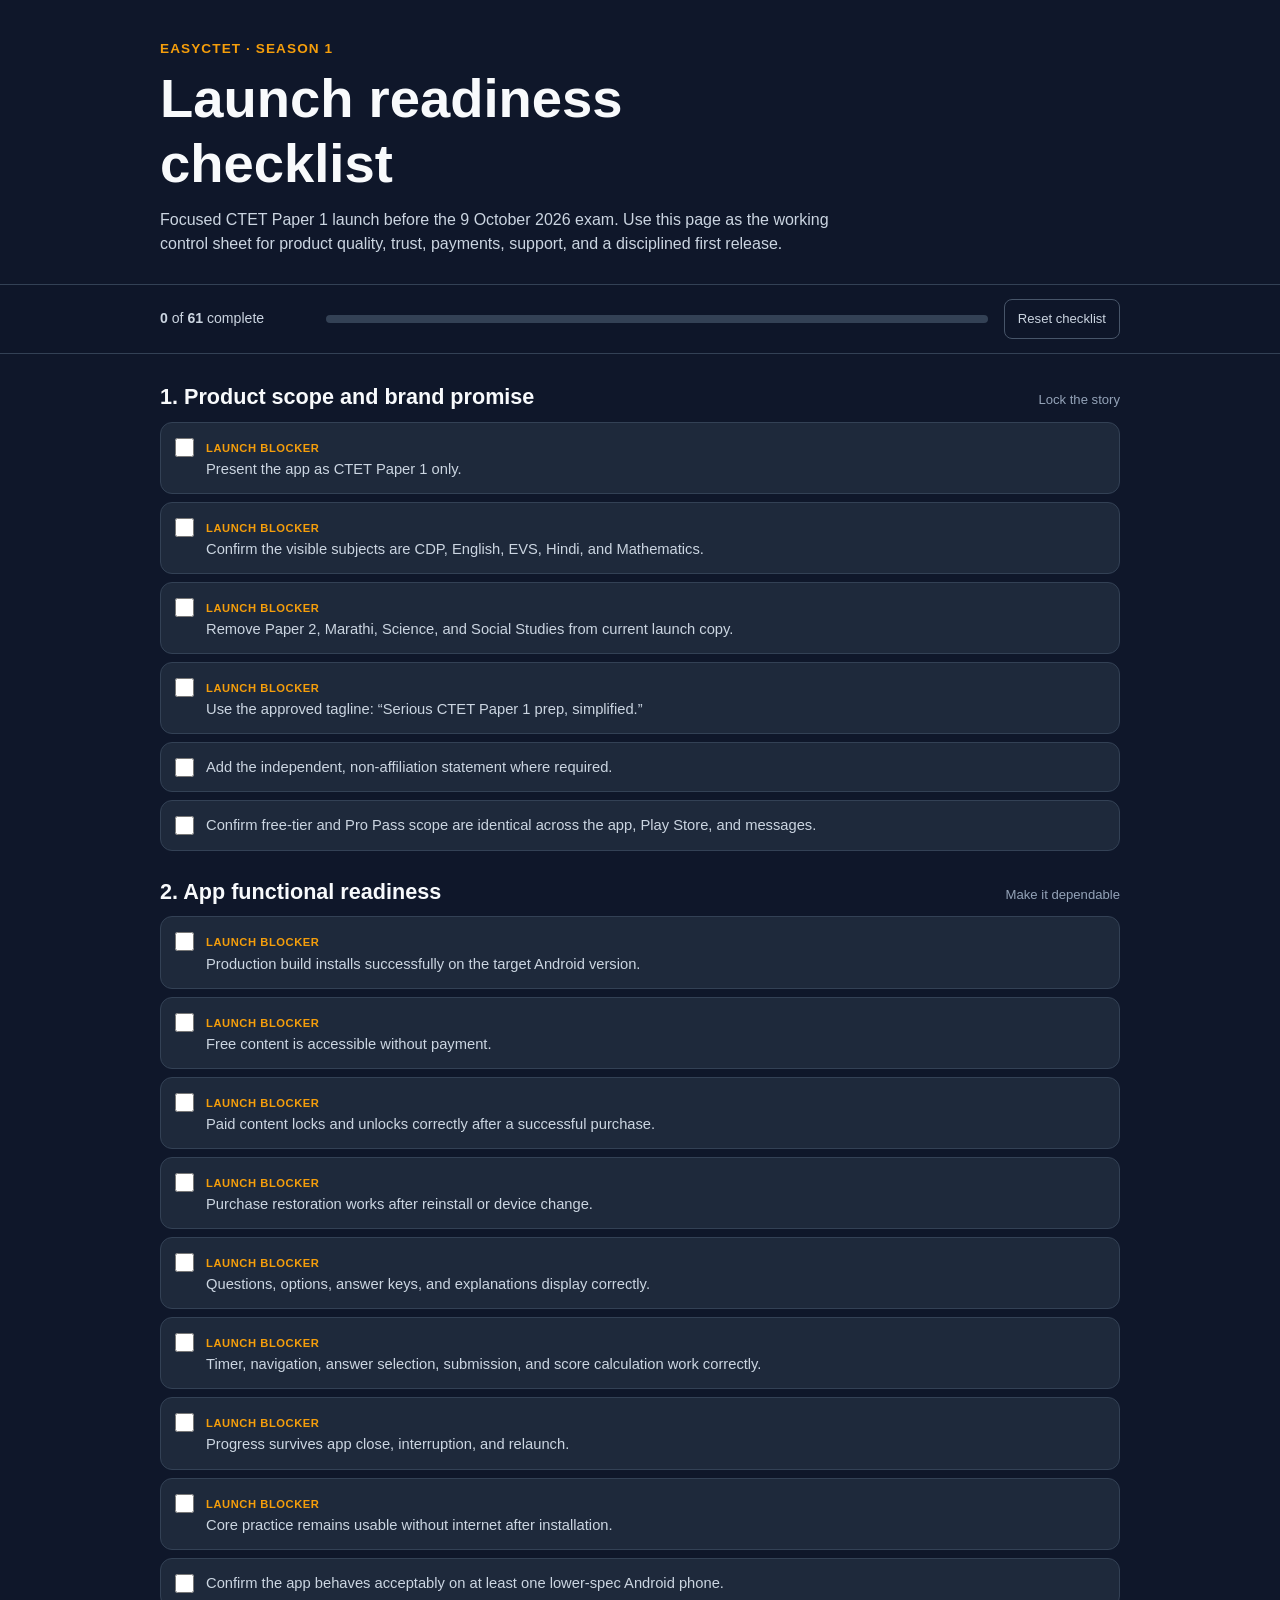
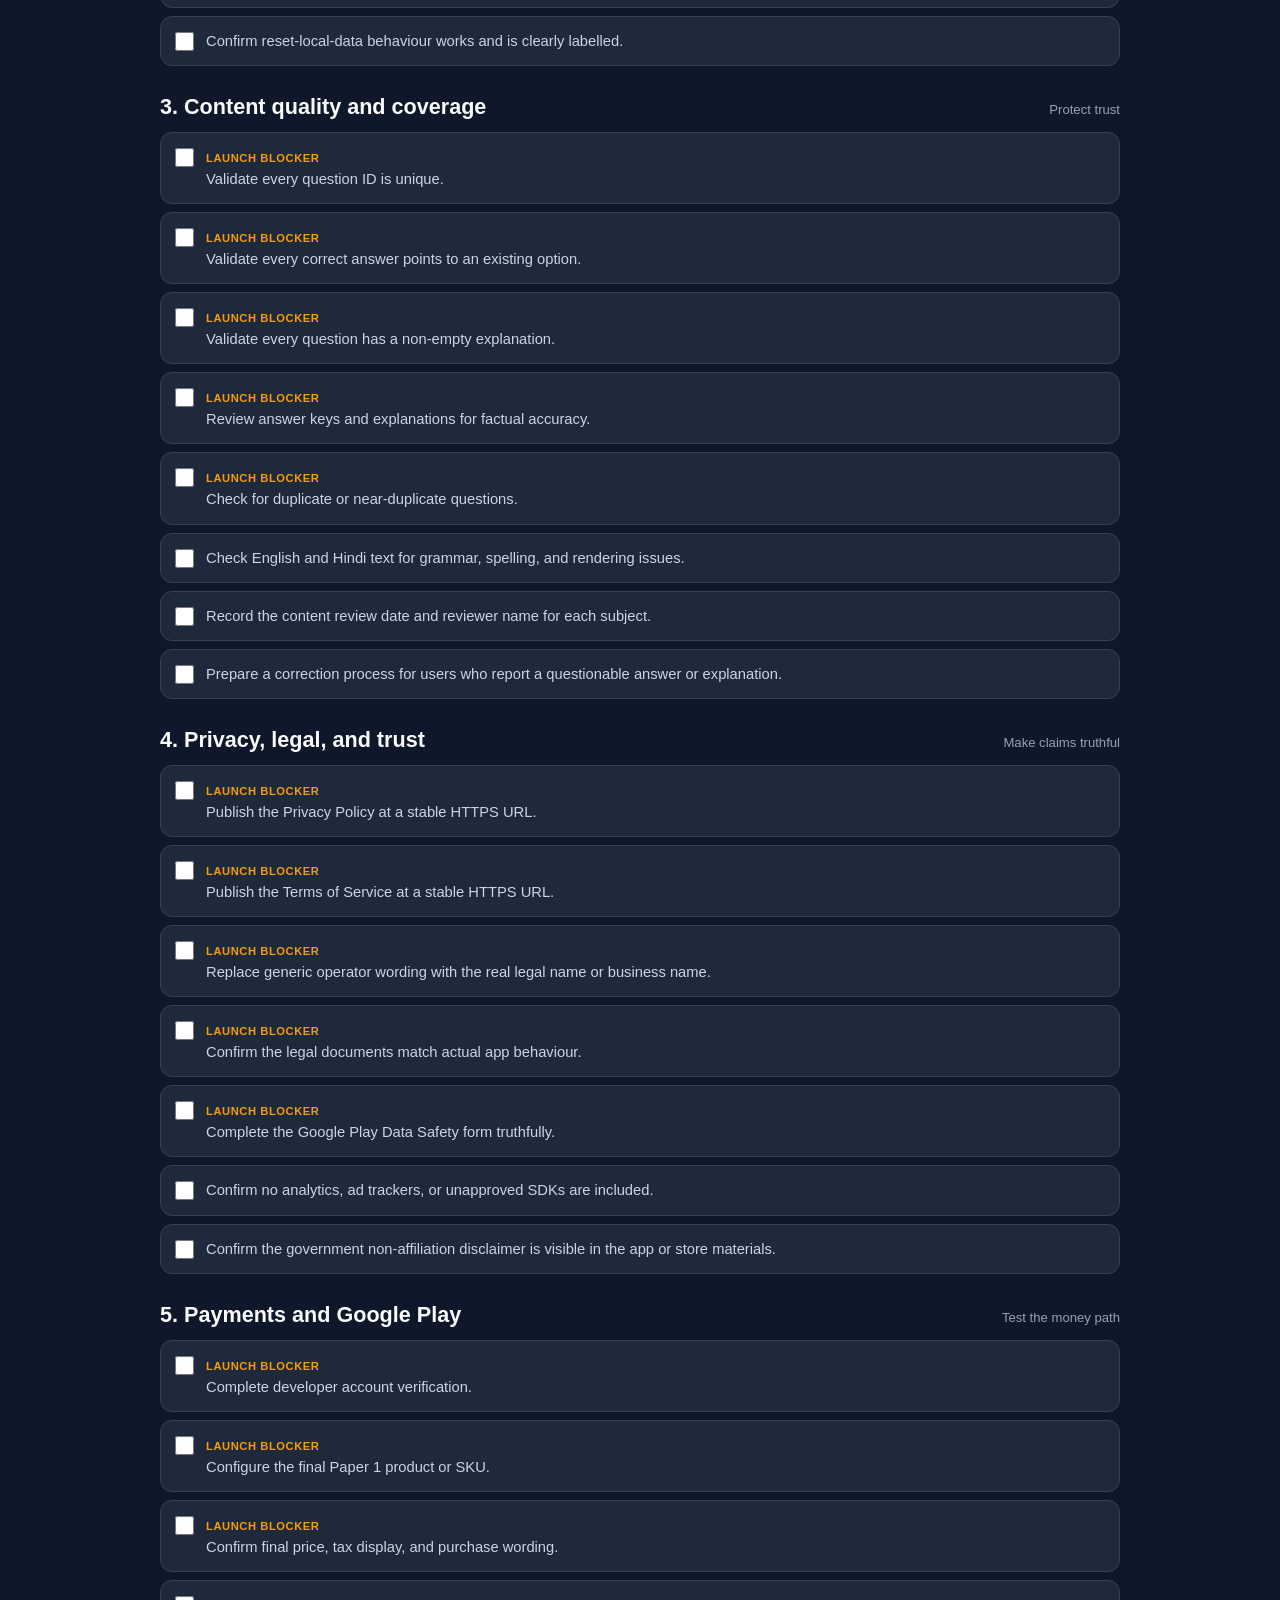
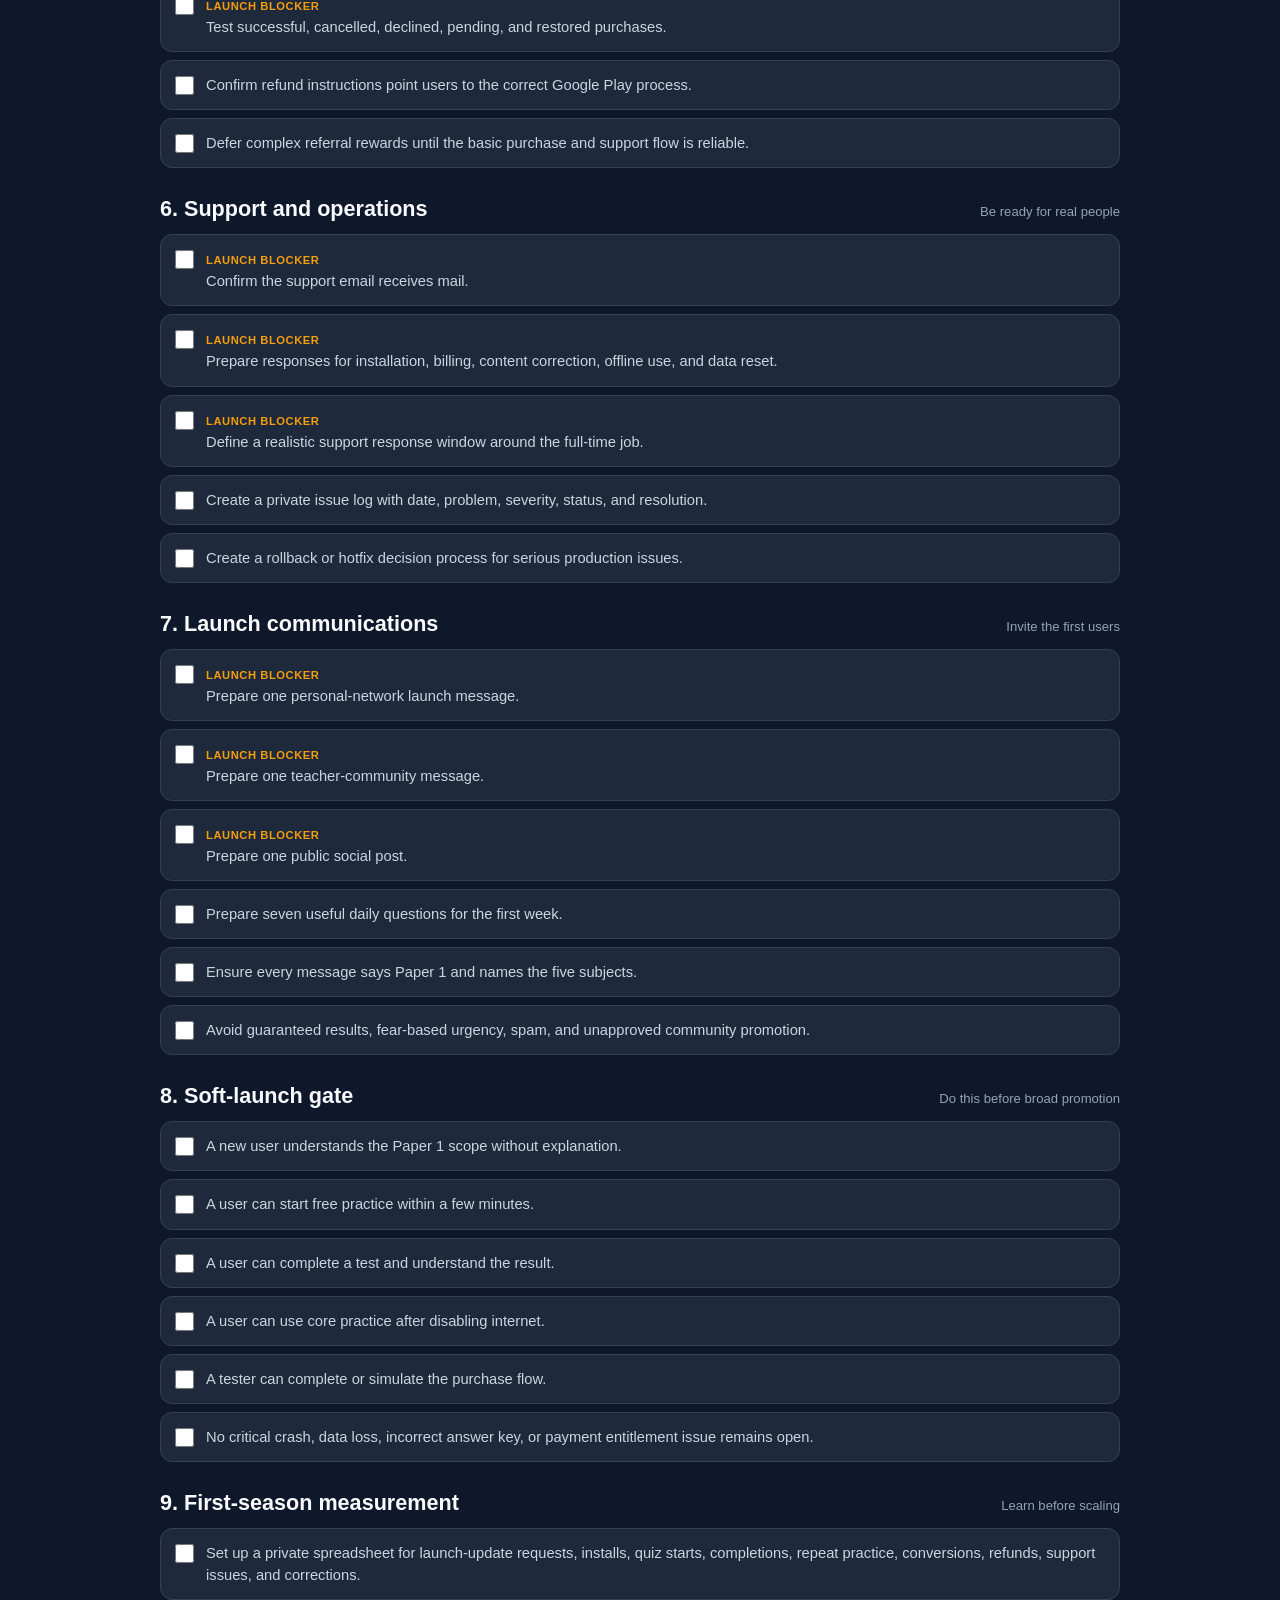
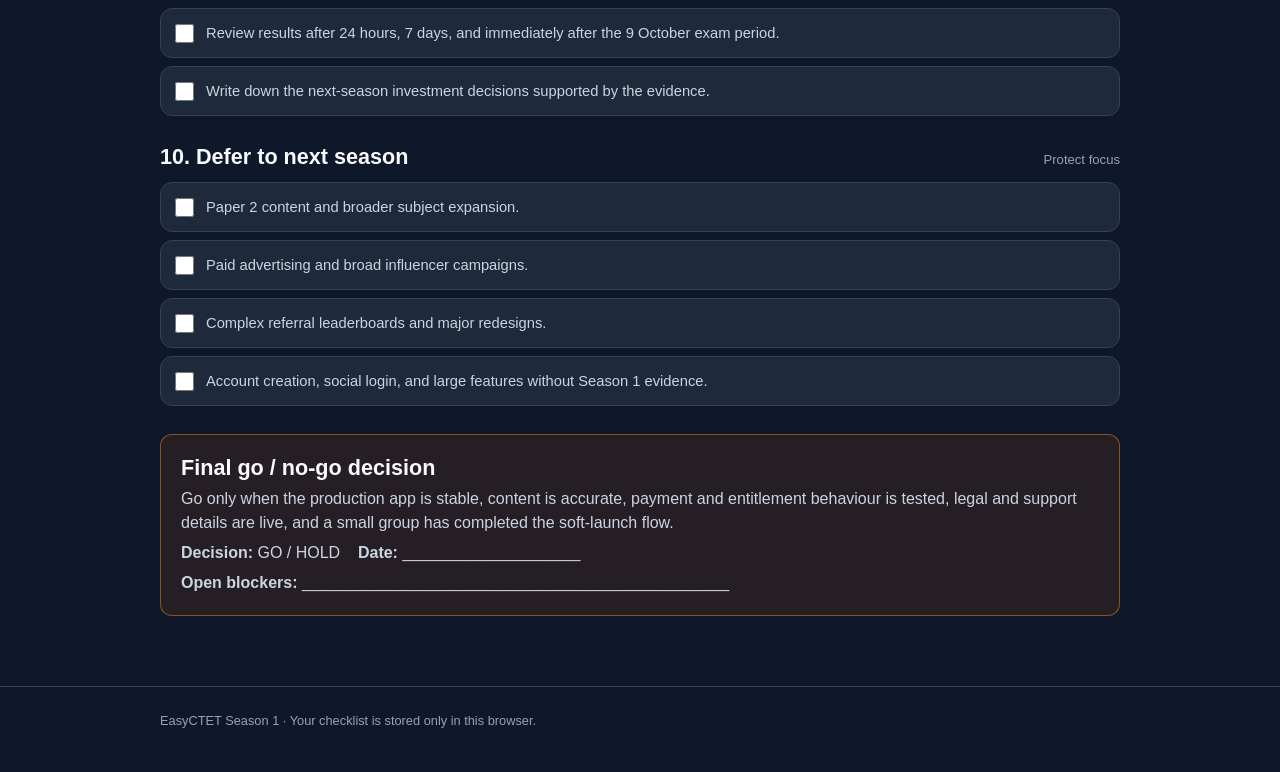
==== website/launch-readiness-checklist.html @ 2b099605 "Add EasyCTET launch docs and companion website" ====
<!DOCTYPE html>
<html lang="en">
<head>
<meta charset="UTF-8">
<meta name="viewport" content="width=device-width, initial-scale=1">
<title>EasyCTET Season 1 Launch Readiness</title>
<meta name="description" content="Interactive EasyCTET Season 1 launch readiness checklist.">
<style>
  :root {
    --navy: #0f172a;
    --surface: #1e293b;
    --surface-2: #334155;
    --line: #475569;
    --ivory: #f8fafc;
    --muted: #cbd5e1;
    --quiet: #94a3b8;
    --gold: #f59e0b;
    --gold-deep: #b45309;
    --green: #34d399;
    --red: #f87171;
    --radius: 12px;
  }

  * { box-sizing: border-box; }
  html { scroll-behavior: smooth; }
  body {
    margin: 0;
    background: var(--navy);
    color: var(--ivory);
    font-family: Inter, -apple-system, BlinkMacSystemFont, "Segoe UI", sans-serif;
    line-height: 1.5;
  }

  .wrap { width: min(100% - 32px, 960px); margin: 0 auto; }
  header { padding: 42px 0 28px; border-bottom: 1px solid var(--surface-2); }
  .brand { color: var(--gold); font: 700 0.85rem/1 Outfit, Inter, sans-serif; letter-spacing: .08em; text-transform: uppercase; }
  h1, h2, h3 { font-family: Outfit, Inter, sans-serif; line-height: 1.2; }
  h1 { max-width: 680px; margin: 10px 0 12px; font-size: clamp(2rem, 5vw, 3.4rem); }
  h2 { margin: 0; font-size: 1.35rem; }
  h3 { margin: 0 0 7px; font-size: 1rem; }
  p { color: var(--muted); }
  .intro { max-width: 720px; margin: 0; }

  .toolbar {
    position: sticky;
    top: 0;
    z-index: 5;
    padding: 14px 0;
    background: rgba(15, 23, 42, .95);
    border-bottom: 1px solid var(--surface-2);
    -webkit-backdrop-filter: blur(8px);
    backdrop-filter: blur(8px);
  }
  .toolbar-row { display: flex; align-items: center; gap: 16px; flex-wrap: wrap; }
  .progress-copy { min-width: 150px; color: var(--muted); font-size: .88rem; }
  .progress-bar { flex: 1; min-width: 180px; height: 8px; overflow: hidden; background: var(--surface-2); border-radius: 99px; }
  .progress-fill { width: 0; height: 100%; background: var(--green); border-radius: inherit; transition: width .2s ease; }
  button {
    border: 1px solid var(--line);
    border-radius: 8px;
    padding: 9px 13px;
    background: transparent;
    color: var(--ivory);
    font: inherit;
    cursor: pointer;
  }
  button:hover { border-color: var(--gold); }
  .reset { color: var(--muted); font-size: .82rem; }

  main { padding: 30px 0 70px; }
  .section { margin: 0 0 28px; }
  .section-head { display: flex; align-items: baseline; justify-content: space-between; gap: 12px; margin-bottom: 12px; }
  .section-note { margin: 0; color: var(--quiet); font-size: .82rem; }
  .items { display: grid; gap: 8px; }
  .item {
    display: flex;
    align-items: flex-start;
    gap: 12px;
    padding: 13px 14px;
    background: var(--surface);
    border: 1px solid var(--surface-2);
    border-radius: var(--radius);
  }
  .item:has(input:checked) { border-color: rgba(52, 211, 153, .5); }
  input[type="checkbox"] { width: 19px; height: 19px; flex: 0 0 auto; margin: 2px 0 0; accent-color: var(--green); }
  label { flex: 1; cursor: pointer; color: var(--muted); font-size: .92rem; }
  label strong { color: var(--gold); font-size: .7rem; letter-spacing: .05em; text-transform: uppercase; }
  .decision {
    padding: 20px;
    background: rgba(180, 83, 9, .14);
    border: 1px solid rgba(245, 158, 11, .45);
    border-radius: var(--radius);
  }
  .decision p { overflow-wrap: anywhere; }
  .decision p { margin: 6px 0 0; }
  footer { padding: 24px 0 42px; border-top: 1px solid var(--surface-2); color: var(--quiet); font-size: .8rem; }

  @media (max-width: 640px) {
    .wrap { width: min(100% - 24px, 960px); }
    header { padding-top: 28px; }
    .toolbar-row { gap: 10px; }
    .progress-bar { order: 3; flex-basis: 100%; }
  }

  @media print {
    body { background: white; color: black; }
    .toolbar { position: static; background: white; }
    .toolbar button { display: none; }
    .item, .decision { background: white; border-color: #bbb; }
    label, p, .progress-copy, .section-note { color: #222; }
    .brand { color: #222; }
  }
</style>
</head>
<body>
<header>
  <div class="wrap">
    <div class="brand">EasyCTET · Season 1</div>
    <h1>Launch readiness checklist</h1>
    <p class="intro">Focused CTET Paper 1 launch before the 9 October 2026 exam. Use this page as the working control sheet for product quality, trust, payments, support, and a disciplined first release.</p>
  </div>
</header>

<div class="toolbar">
  <div class="wrap toolbar-row">
    <div class="progress-copy"><strong id="completed">0</strong> of <strong id="total">0</strong> complete</div>
    <div class="progress-bar" aria-label="Checklist progress"><div class="progress-fill" id="progressFill"></div></div>
    <button class="reset" id="resetButton" type="button">Reset checklist</button>
  </div>
</div>

<main class="wrap">
  <section class="section">
    <div class="section-head"><h2>1. Product scope and brand promise</h2><p class="section-note">Lock the story</p></div>
    <div class="items">
      <div class="item"><input id="scope-1" type="checkbox"><label for="scope-1"><strong>Launch blocker</strong><br>Present the app as CTET Paper 1 only.</label></div>
      <div class="item"><input id="scope-2" type="checkbox"><label for="scope-2"><strong>Launch blocker</strong><br>Confirm the visible subjects are CDP, English, EVS, Hindi, and Mathematics.</label></div>
      <div class="item"><input id="scope-3" type="checkbox"><label for="scope-3"><strong>Launch blocker</strong><br>Remove Paper 2, Marathi, Science, and Social Studies from current launch copy.</label></div>
      <div class="item"><input id="scope-4" type="checkbox"><label for="scope-4"><strong>Launch blocker</strong><br>Use the approved tagline: “Serious CTET Paper 1 prep, simplified.”</label></div>
      <div class="item"><input id="scope-5" type="checkbox"><label for="scope-5">Add the independent, non-affiliation statement where required.</label></div>
      <div class="item"><input id="scope-6" type="checkbox"><label for="scope-6">Confirm free-tier and Pro Pass scope are identical across the app, Play Store, and messages.</label></div>
    </div>
  </section>

  <section class="section">
    <div class="section-head"><h2>2. App functional readiness</h2><p class="section-note">Make it dependable</p></div>
    <div class="items">
      <div class="item"><input id="app-1" type="checkbox"><label for="app-1"><strong>Launch blocker</strong><br>Production build installs successfully on the target Android version.</label></div>
      <div class="item"><input id="app-2" type="checkbox"><label for="app-2"><strong>Launch blocker</strong><br>Free content is accessible without payment.</label></div>
      <div class="item"><input id="app-3" type="checkbox"><label for="app-3"><strong>Launch blocker</strong><br>Paid content locks and unlocks correctly after a successful purchase.</label></div>
      <div class="item"><input id="app-4" type="checkbox"><label for="app-4"><strong>Launch blocker</strong><br>Purchase restoration works after reinstall or device change.</label></div>
      <div class="item"><input id="app-5" type="checkbox"><label for="app-5"><strong>Launch blocker</strong><br>Questions, options, answer keys, and explanations display correctly.</label></div>
      <div class="item"><input id="app-6" type="checkbox"><label for="app-6"><strong>Launch blocker</strong><br>Timer, navigation, answer selection, submission, and score calculation work correctly.</label></div>
      <div class="item"><input id="app-7" type="checkbox"><label for="app-7"><strong>Launch blocker</strong><br>Progress survives app close, interruption, and relaunch.</label></div>
      <div class="item"><input id="app-8" type="checkbox"><label for="app-8"><strong>Launch blocker</strong><br>Core practice remains usable without internet after installation.</label></div>
      <div class="item"><input id="app-9" type="checkbox"><label for="app-9">Confirm the app behaves acceptably on at least one lower-spec Android phone.</label></div>
      <div class="item"><input id="app-10" type="checkbox"><label for="app-10">Confirm reset-local-data behaviour works and is clearly labelled.</label></div>
    </div>
  </section>

  <section class="section">
    <div class="section-head"><h2>3. Content quality and coverage</h2><p class="section-note">Protect trust</p></div>
    <div class="items">
      <div class="item"><input id="content-1" type="checkbox"><label for="content-1"><strong>Launch blocker</strong><br>Validate every question ID is unique.</label></div>
      <div class="item"><input id="content-2" type="checkbox"><label for="content-2"><strong>Launch blocker</strong><br>Validate every correct answer points to an existing option.</label></div>
      <div class="item"><input id="content-3" type="checkbox"><label for="content-3"><strong>Launch blocker</strong><br>Validate every question has a non-empty explanation.</label></div>
      <div class="item"><input id="content-4" type="checkbox"><label for="content-4"><strong>Launch blocker</strong><br>Review answer keys and explanations for factual accuracy.</label></div>
      <div class="item"><input id="content-5" type="checkbox"><label for="content-5"><strong>Launch blocker</strong><br>Check for duplicate or near-duplicate questions.</label></div>
      <div class="item"><input id="content-6" type="checkbox"><label for="content-6">Check English and Hindi text for grammar, spelling, and rendering issues.</label></div>
      <div class="item"><input id="content-7" type="checkbox"><label for="content-7">Record the content review date and reviewer name for each subject.</label></div>
      <div class="item"><input id="content-8" type="checkbox"><label for="content-8">Prepare a correction process for users who report a questionable answer or explanation.</label></div>
    </div>
  </section>

  <section class="section">
    <div class="section-head"><h2>4. Privacy, legal, and trust</h2><p class="section-note">Make claims truthful</p></div>
    <div class="items">
      <div class="item"><input id="legal-1" type="checkbox"><label for="legal-1"><strong>Launch blocker</strong><br>Publish the Privacy Policy at a stable HTTPS URL.</label></div>
      <div class="item"><input id="legal-2" type="checkbox"><label for="legal-2"><strong>Launch blocker</strong><br>Publish the Terms of Service at a stable HTTPS URL.</label></div>
      <div class="item"><input id="legal-3" type="checkbox"><label for="legal-3"><strong>Launch blocker</strong><br>Replace generic operator wording with the real legal name or business name.</label></div>
      <div class="item"><input id="legal-4" type="checkbox"><label for="legal-4"><strong>Launch blocker</strong><br>Confirm the legal documents match actual app behaviour.</label></div>
      <div class="item"><input id="legal-5" type="checkbox"><label for="legal-5"><strong>Launch blocker</strong><br>Complete the Google Play Data Safety form truthfully.</label></div>
      <div class="item"><input id="legal-6" type="checkbox"><label for="legal-6">Confirm no analytics, ad trackers, or unapproved SDKs are included.</label></div>
      <div class="item"><input id="legal-7" type="checkbox"><label for="legal-7">Confirm the government non-affiliation disclaimer is visible in the app or store materials.</label></div>
    </div>
  </section>

  <section class="section">
    <div class="section-head"><h2>5. Payments and Google Play</h2><p class="section-note">Test the money path</p></div>
    <div class="items">
      <div class="item"><input id="play-1" type="checkbox"><label for="play-1"><strong>Launch blocker</strong><br>Complete developer account verification.</label></div>
      <div class="item"><input id="play-2" type="checkbox"><label for="play-2"><strong>Launch blocker</strong><br>Configure the final Paper 1 product or SKU.</label></div>
      <div class="item"><input id="play-3" type="checkbox"><label for="play-3"><strong>Launch blocker</strong><br>Confirm final price, tax display, and purchase wording.</label></div>
      <div class="item"><input id="play-4" type="checkbox"><label for="play-4"><strong>Launch blocker</strong><br>Test successful, cancelled, declined, pending, and restored purchases.</label></div>
      <div class="item"><input id="play-5" type="checkbox"><label for="play-5">Confirm refund instructions point users to the correct Google Play process.</label></div>
      <div class="item"><input id="play-6" type="checkbox"><label for="play-6">Defer complex referral rewards until the basic purchase and support flow is reliable.</label></div>
    </div>
  </section>

  <section class="section">
    <div class="section-head"><h2>6. Support and operations</h2><p class="section-note">Be ready for real people</p></div>
    <div class="items">
      <div class="item"><input id="support-1" type="checkbox"><label for="support-1"><strong>Launch blocker</strong><br>Confirm the support email receives mail.</label></div>
      <div class="item"><input id="support-2" type="checkbox"><label for="support-2"><strong>Launch blocker</strong><br>Prepare responses for installation, billing, content correction, offline use, and data reset.</label></div>
      <div class="item"><input id="support-3" type="checkbox"><label for="support-3"><strong>Launch blocker</strong><br>Define a realistic support response window around the full-time job.</label></div>
      <div class="item"><input id="support-4" type="checkbox"><label for="support-4">Create a private issue log with date, problem, severity, status, and resolution.</label></div>
      <div class="item"><input id="support-5" type="checkbox"><label for="support-5">Create a rollback or hotfix decision process for serious production issues.</label></div>
    </div>
  </section>

  <section class="section">
    <div class="section-head"><h2>7. Launch communications</h2><p class="section-note">Invite the first users</p></div>
    <div class="items">
      <div class="item"><input id="launch-1" type="checkbox"><label for="launch-1"><strong>Launch blocker</strong><br>Prepare one personal-network launch message.</label></div>
      <div class="item"><input id="launch-2" type="checkbox"><label for="launch-2"><strong>Launch blocker</strong><br>Prepare one teacher-community message.</label></div>
      <div class="item"><input id="launch-3" type="checkbox"><label for="launch-3"><strong>Launch blocker</strong><br>Prepare one public social post.</label></div>
      <div class="item"><input id="launch-4" type="checkbox"><label for="launch-4">Prepare seven useful daily questions for the first week.</label></div>
      <div class="item"><input id="launch-5" type="checkbox"><label for="launch-5">Ensure every message says Paper 1 and names the five subjects.</label></div>
      <div class="item"><input id="launch-6" type="checkbox"><label for="launch-6">Avoid guaranteed results, fear-based urgency, spam, and unapproved community promotion.</label></div>
    </div>
  </section>

  <section class="section">
    <div class="section-head"><h2>8. Soft-launch gate</h2><p class="section-note">Do this before broad promotion</p></div>
    <div class="items">
      <div class="item"><input id="soft-1" type="checkbox"><label for="soft-1">A new user understands the Paper 1 scope without explanation.</label></div>
      <div class="item"><input id="soft-2" type="checkbox"><label for="soft-2">A user can start free practice within a few minutes.</label></div>
      <div class="item"><input id="soft-3" type="checkbox"><label for="soft-3">A user can complete a test and understand the result.</label></div>
      <div class="item"><input id="soft-4" type="checkbox"><label for="soft-4">A user can use core practice after disabling internet.</label></div>
      <div class="item"><input id="soft-5" type="checkbox"><label for="soft-5">A tester can complete or simulate the purchase flow.</label></div>
      <div class="item"><input id="soft-6" type="checkbox"><label for="soft-6">No critical crash, data loss, incorrect answer key, or payment entitlement issue remains open.</label></div>
    </div>
  </section>

  <section class="section">
    <div class="section-head"><h2>9. First-season measurement</h2><p class="section-note">Learn before scaling</p></div>
    <div class="items">
      <div class="item"><input id="measure-1" type="checkbox"><label for="measure-1">Set up a private spreadsheet for launch-update requests, installs, quiz starts, completions, repeat practice, conversions, refunds, support issues, and corrections.</label></div>
      <div class="item"><input id="measure-2" type="checkbox"><label for="measure-2">Review results after 24 hours, 7 days, and immediately after the 9 October exam period.</label></div>
      <div class="item"><input id="measure-3" type="checkbox"><label for="measure-3">Write down the next-season investment decisions supported by the evidence.</label></div>
    </div>
  </section>

  <section class="section">
    <div class="section-head"><h2>10. Defer to next season</h2><p class="section-note">Protect focus</p></div>
    <div class="items">
      <div class="item"><input id="defer-1" type="checkbox"><label for="defer-1">Paper 2 content and broader subject expansion.</label></div>
      <div class="item"><input id="defer-2" type="checkbox"><label for="defer-2">Paid advertising and broad influencer campaigns.</label></div>
      <div class="item"><input id="defer-3" type="checkbox"><label for="defer-3">Complex referral leaderboards and major redesigns.</label></div>
      <div class="item"><input id="defer-4" type="checkbox"><label for="defer-4">Account creation, social login, and large features without Season 1 evidence.</label></div>
    </div>
  </section>

  <section class="decision">
    <h2>Final go / no-go decision</h2>
    <p>Go only when the production app is stable, content is accurate, payment and entitlement behaviour is tested, legal and support details are live, and a small group has completed the soft-launch flow.</p>
    <p><strong>Decision:</strong> GO / HOLD &nbsp;&nbsp; <strong>Date:</strong> ____________________</p>
    <p><strong>Open blockers:</strong> ________________________________________________</p>
  </section>
</main>

<footer>
  <div class="wrap">EasyCTET Season 1 · Your checklist is stored only in this browser.</div>
</footer>

<script>
  const storageKey = "easyctet-season-1-launch-checklist";
  const checkboxes = [...document.querySelectorAll('input[type="checkbox"]')];
  const completed = document.getElementById("completed");
  const total = document.getElementById("total");
  const progressFill = document.getElementById("progressFill");
  const resetButton = document.getElementById("resetButton");

  function updateProgress() {
    const count = checkboxes.filter((box) => box.checked).length;
    const percent = checkboxes.length ? Math.round((count / checkboxes.length) * 100) : 0;
    completed.textContent = count;
    total.textContent = checkboxes.length;
    progressFill.style.width = `${percent}%`;
  }

  function save() {
    const state = Object.fromEntries(checkboxes.map((box) => [box.id, box.checked]));
    localStorage.setItem(storageKey, JSON.stringify(state));
    updateProgress();
  }

  function restore() {
    try {
      const state = JSON.parse(localStorage.getItem(storageKey) || "{}");
      checkboxes.forEach((box) => { box.checked = state[box.id] === true; });
    } catch {
      localStorage.removeItem(storageKey);
    }
    updateProgress();
  }

  checkboxes.forEach((box) => box.addEventListener("change", save));
  resetButton.addEventListener("click", () => {
    if (!confirm("Reset all checklist ticks?")) return;
    checkboxes.forEach((box) => { box.checked = false; });
    localStorage.removeItem(storageKey);
    updateProgress();
  });

  restore();
</script>
</body>
</html>
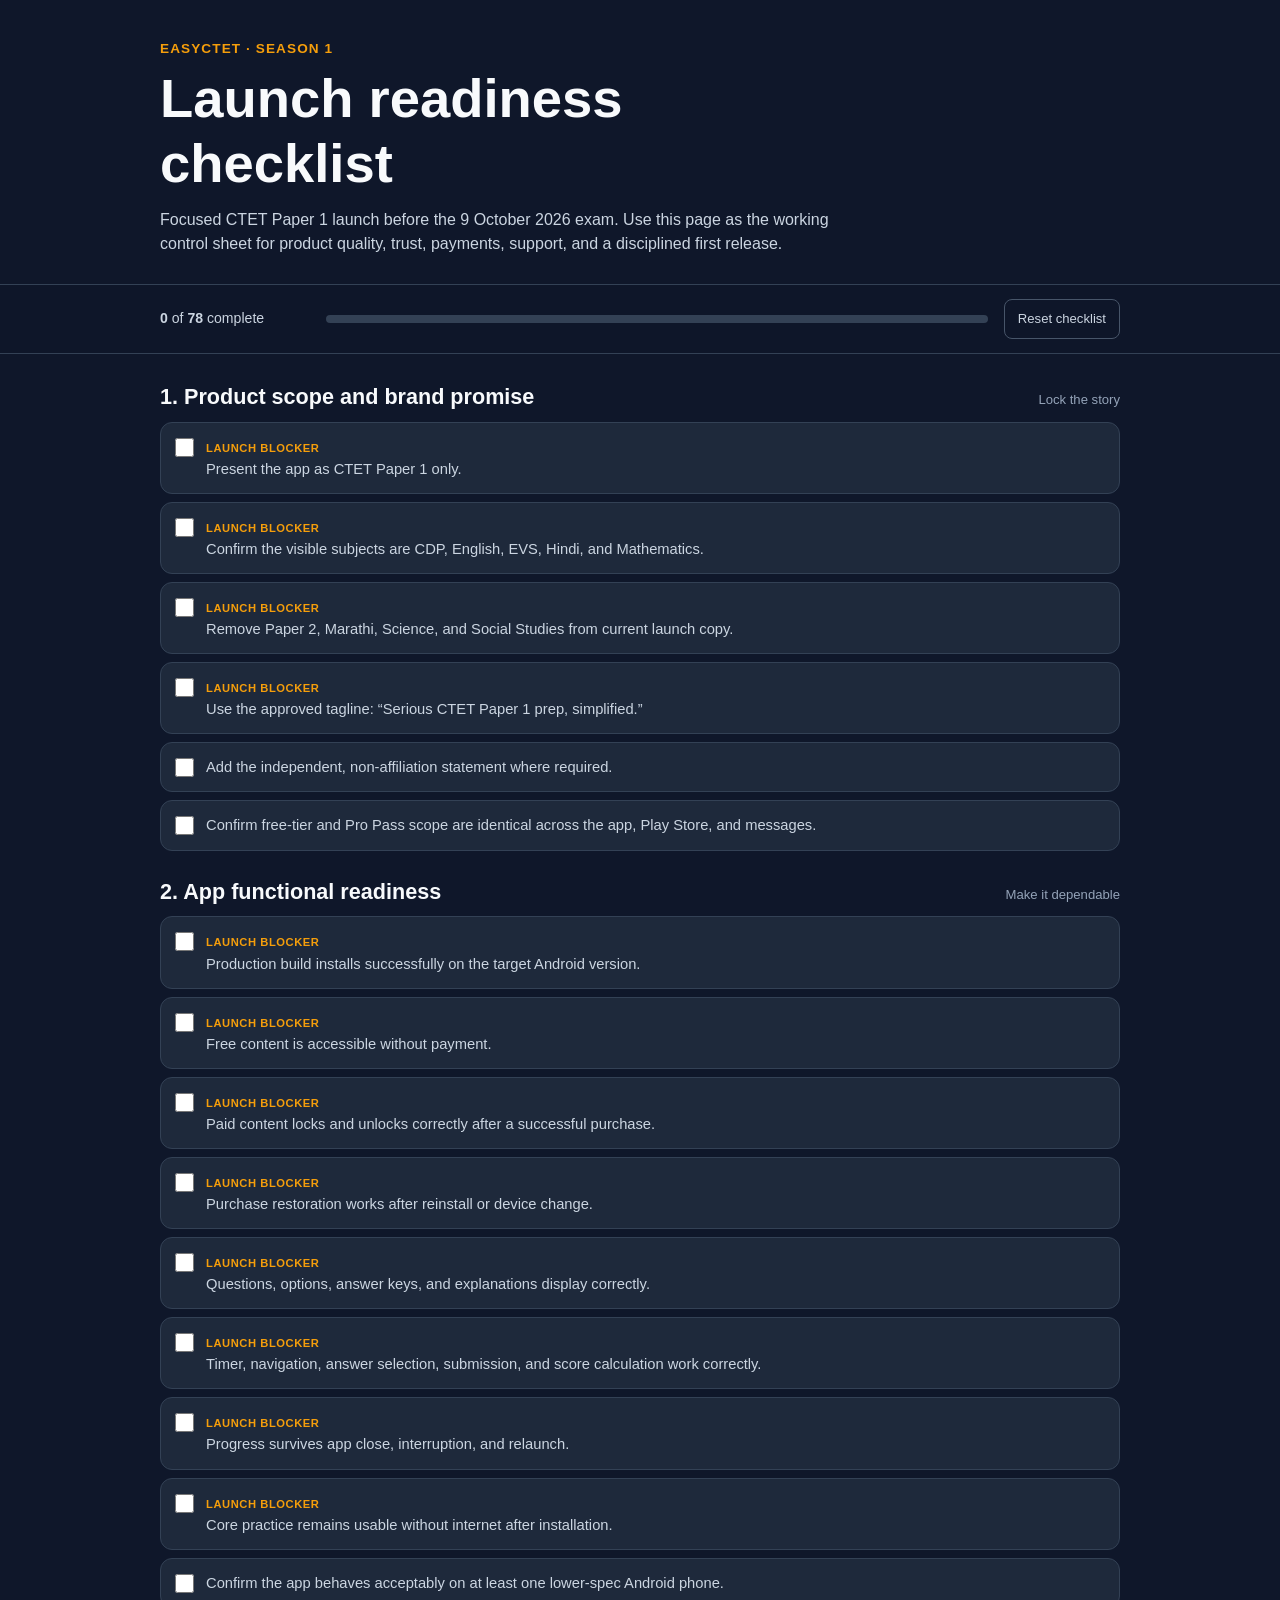
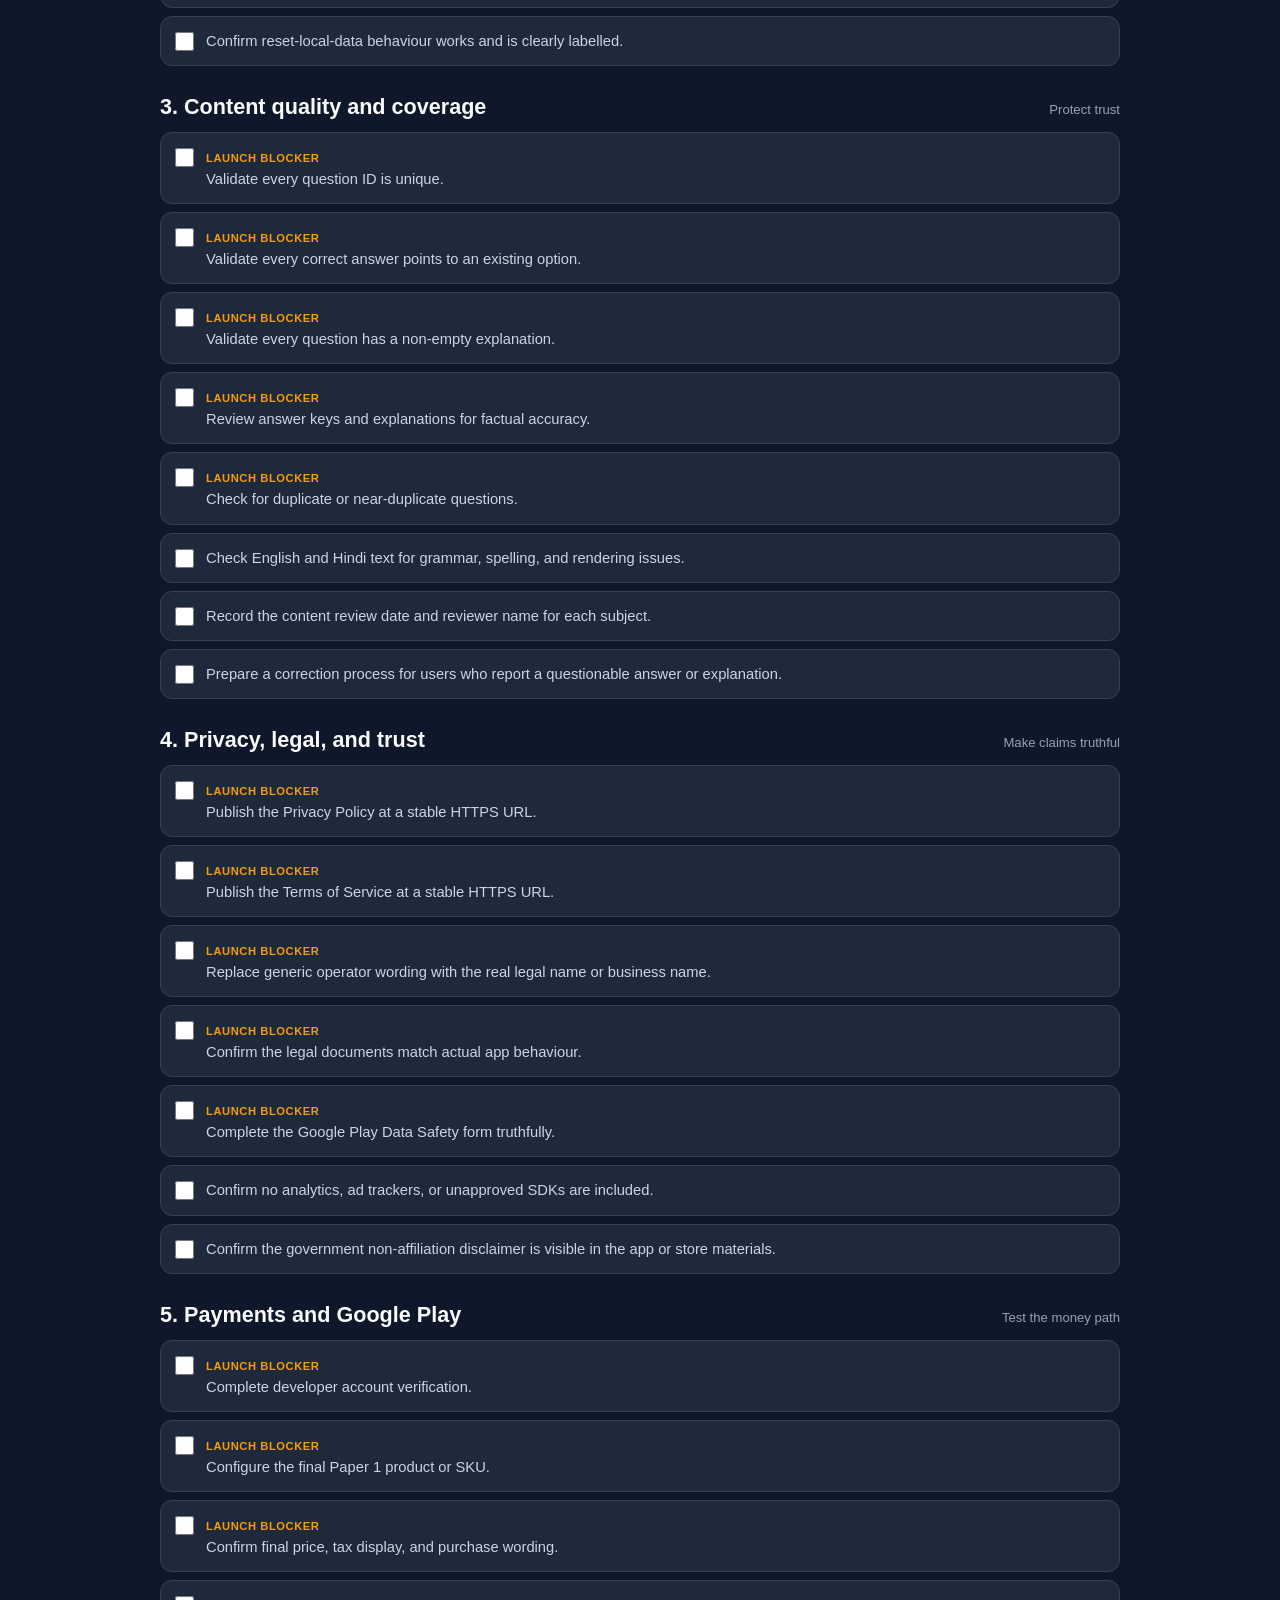
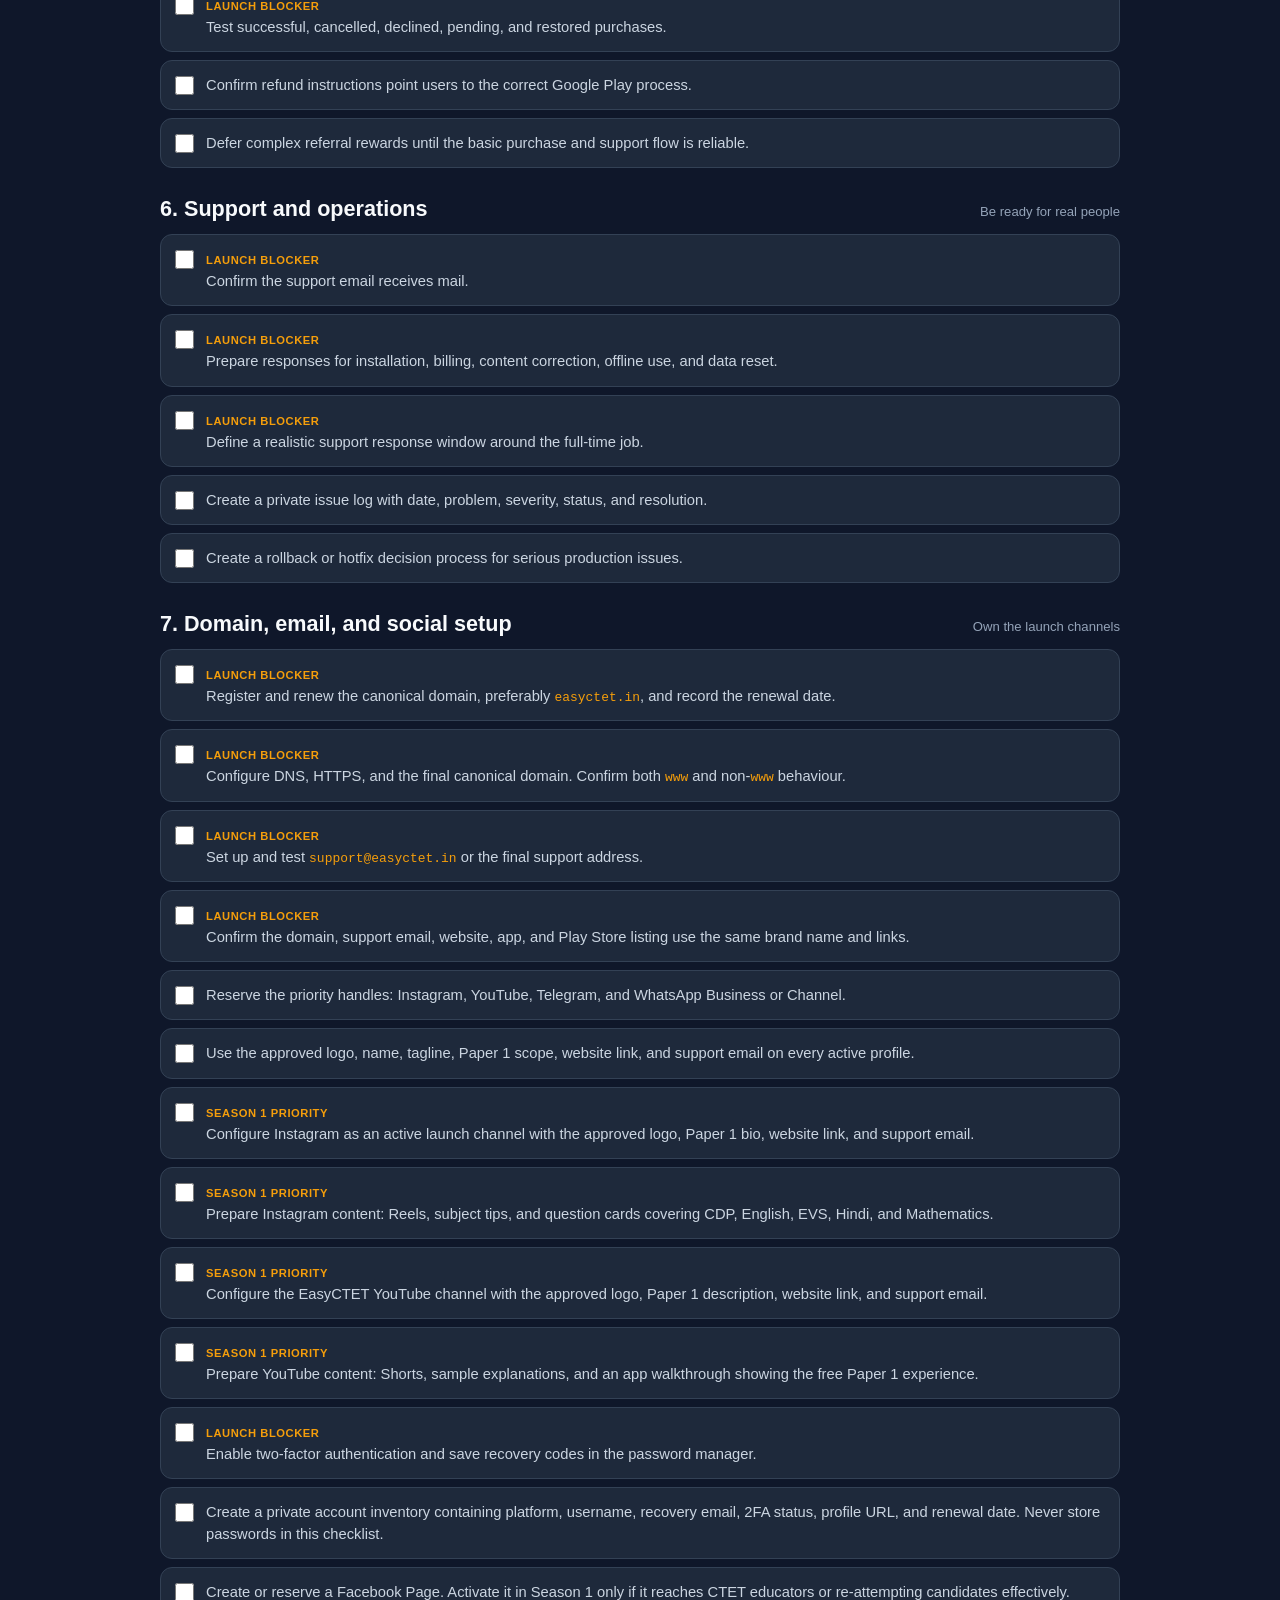
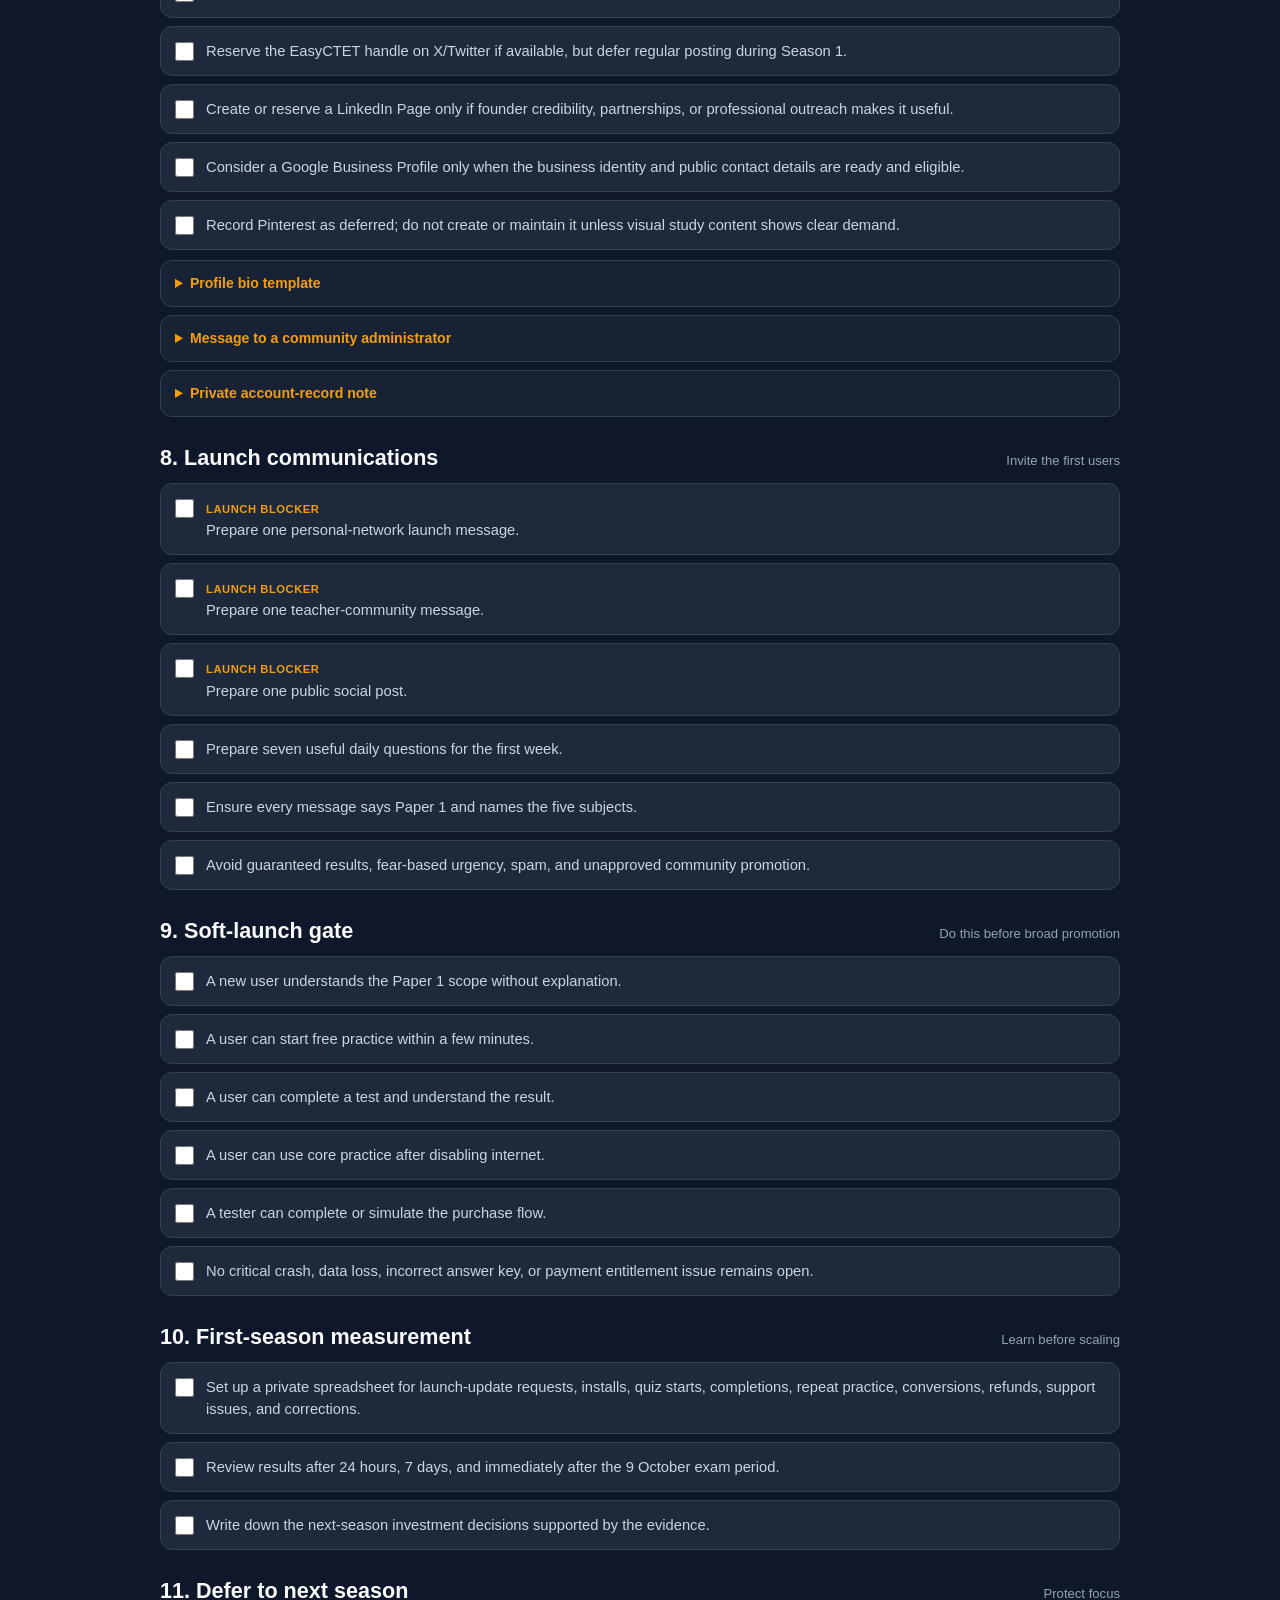
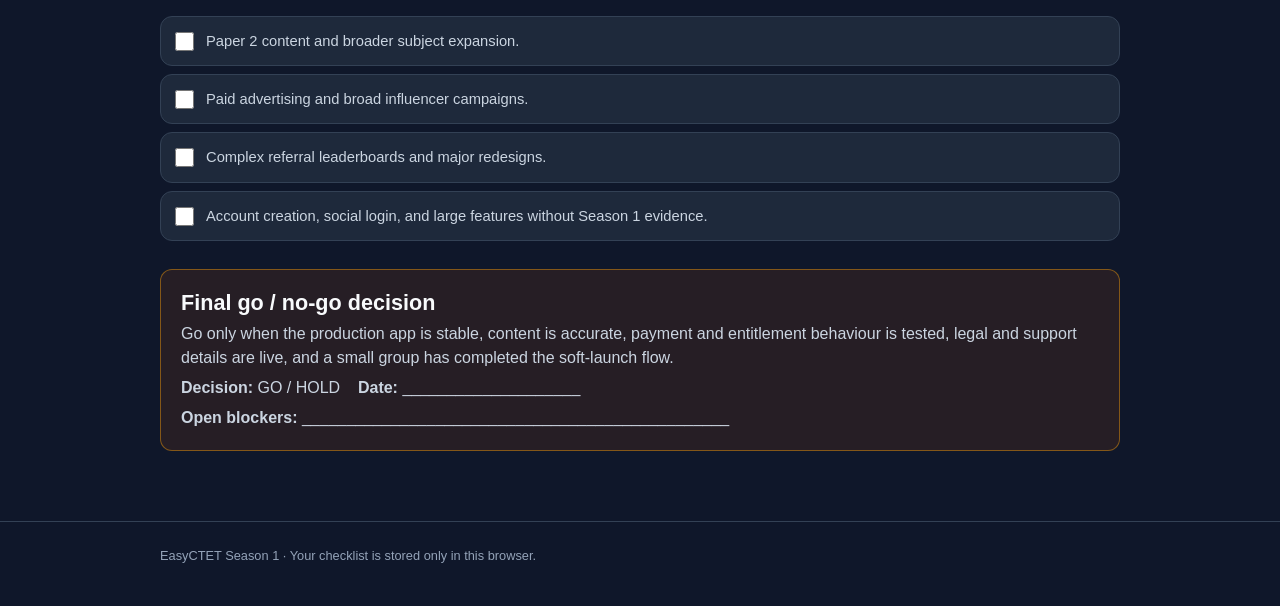
==== commit 5e059685: "Publish updated website branding" ====
--- a/website/launch-readiness-checklist.html
+++ b/website/launch-readiness-checklist.html
@@ -71,6 +71,11 @@
   .section { margin: 0 0 28px; }
   .section-head { display: flex; align-items: baseline; justify-content: space-between; gap: 12px; margin-bottom: 12px; }
   .section-note { margin: 0; color: var(--quiet); font-size: .82rem; }
+  .setup-notes { display: grid; gap: 8px; margin-top: 10px; }
+  details { padding: 12px 14px; background: rgba(30, 41, 59, .65); border: 1px solid var(--surface-2); border-radius: var(--radius); }
+  summary { color: var(--gold); cursor: pointer; font-size: .88rem; font-weight: 600; }
+  details p { margin: 10px 0 0; color: var(--muted); font-size: .88rem; }
+  code { color: var(--gold); font-size: .88em; }
   .items { display: grid; gap: 8px; }
   .item {
     display: flex;
@@ -209,7 +214,44 @@
   </section>
 
   <section class="section">
-    <div class="section-head"><h2>7. Launch communications</h2><p class="section-note">Invite the first users</p></div>
+    <div class="section-head"><h2>7. Domain, email, and social setup</h2><p class="section-note">Own the launch channels</p></div>
+    <div class="items">
+      <div class="item"><input id="channels-1" type="checkbox"><label for="channels-1"><strong>Launch blocker</strong><br>Register and renew the canonical domain, preferably <code>easyctet.in</code>, and record the renewal date.</label></div>
+      <div class="item"><input id="channels-2" type="checkbox"><label for="channels-2"><strong>Launch blocker</strong><br>Configure DNS, HTTPS, and the final canonical domain. Confirm both <code>www</code> and non-<code>www</code> behaviour.</label></div>
+      <div class="item"><input id="channels-3" type="checkbox"><label for="channels-3"><strong>Launch blocker</strong><br>Set up and test <code>support@easyctet.in</code> or the final support address.</label></div>
+      <div class="item"><input id="channels-4" type="checkbox"><label for="channels-4"><strong>Launch blocker</strong><br>Confirm the domain, support email, website, app, and Play Store listing use the same brand name and links.</label></div>
+      <div class="item"><input id="channels-5" type="checkbox"><label for="channels-5">Reserve the priority handles: Instagram, YouTube, Telegram, and WhatsApp Business or Channel.</label></div>
+      <div class="item"><input id="channels-6" type="checkbox"><label for="channels-6">Use the approved logo, name, tagline, Paper 1 scope, website link, and support email on every active profile.</label></div>
+      <div class="item"><input id="channels-14" type="checkbox"><label for="channels-14"><strong>Season 1 priority</strong><br>Configure Instagram as an active launch channel with the approved logo, Paper 1 bio, website link, and support email.</label></div>
+      <div class="item"><input id="channels-15" type="checkbox"><label for="channels-15"><strong>Season 1 priority</strong><br>Prepare Instagram content: Reels, subject tips, and question cards covering CDP, English, EVS, Hindi, and Mathematics.</label></div>
+      <div class="item"><input id="channels-16" type="checkbox"><label for="channels-16"><strong>Season 1 priority</strong><br>Configure the EasyCTET YouTube channel with the approved logo, Paper 1 description, website link, and support email.</label></div>
+      <div class="item"><input id="channels-17" type="checkbox"><label for="channels-17"><strong>Season 1 priority</strong><br>Prepare YouTube content: Shorts, sample explanations, and an app walkthrough showing the free Paper 1 experience.</label></div>
+      <div class="item"><input id="channels-7" type="checkbox"><label for="channels-7"><strong>Launch blocker</strong><br>Enable two-factor authentication and save recovery codes in the password manager.</label></div>
+      <div class="item"><input id="channels-8" type="checkbox"><label for="channels-8">Create a private account inventory containing platform, username, recovery email, 2FA status, profile URL, and renewal date. Never store passwords in this checklist.</label></div>
+      <div class="item"><input id="channels-9" type="checkbox"><label for="channels-9">Create or reserve a Facebook Page. Activate it in Season 1 only if it reaches CTET educators or re-attempting candidates effectively.</label></div>
+      <div class="item"><input id="channels-10" type="checkbox"><label for="channels-10">Reserve the EasyCTET handle on X/Twitter if available, but defer regular posting during Season 1.</label></div>
+      <div class="item"><input id="channels-11" type="checkbox"><label for="channels-11">Create or reserve a LinkedIn Page only if founder credibility, partnerships, or professional outreach makes it useful.</label></div>
+      <div class="item"><input id="channels-12" type="checkbox"><label for="channels-12">Consider a Google Business Profile only when the business identity and public contact details are ready and eligible.</label></div>
+      <div class="item"><input id="channels-13" type="checkbox"><label for="channels-13">Record Pinterest as deferred; do not create or maintain it unless visual study content shows clear demand.</label></div>
+    </div>
+    <div class="setup-notes">
+      <details>
+        <summary>Profile bio template</summary>
+        <p>EasyCTET | CTET Paper 1 preparation for CDP, English, EVS, Hindi, and Mathematics. Original questions, clear explanations, timed practice, and offline study support. Independent platform, not affiliated with CBSE or the CTET examination authority.</p>
+      </details>
+      <details>
+        <summary>Message to a community administrator</summary>
+        <p>Hello, I’m the developer of EasyCTET, an independent CTET Paper 1 preparation app. May I share one short, value-first Paper 1 practice question with the group, followed by a link to the free sample test? I will clearly disclose that I built the app and will follow the group’s promotion rules.</p>
+      </details>
+      <details>
+        <summary>Private account-record note</summary>
+        <p>Record the platform, exact username, profile URL, recovery email, 2FA status, date created, domain or subscription renewal date, and the person responsible. Store passwords and recovery codes only in the password manager.</p>
+      </details>
+    </div>
+  </section>
+
+  <section class="section">
+    <div class="section-head"><h2>8. Launch communications</h2><p class="section-note">Invite the first users</p></div>
     <div class="items">
       <div class="item"><input id="launch-1" type="checkbox"><label for="launch-1"><strong>Launch blocker</strong><br>Prepare one personal-network launch message.</label></div>
       <div class="item"><input id="launch-2" type="checkbox"><label for="launch-2"><strong>Launch blocker</strong><br>Prepare one teacher-community message.</label></div>
@@ -221,7 +263,7 @@
   </section>
 
   <section class="section">
-    <div class="section-head"><h2>8. Soft-launch gate</h2><p class="section-note">Do this before broad promotion</p></div>
+    <div class="section-head"><h2>9. Soft-launch gate</h2><p class="section-note">Do this before broad promotion</p></div>
     <div class="items">
       <div class="item"><input id="soft-1" type="checkbox"><label for="soft-1">A new user understands the Paper 1 scope without explanation.</label></div>
       <div class="item"><input id="soft-2" type="checkbox"><label for="soft-2">A user can start free practice within a few minutes.</label></div>
@@ -233,7 +275,7 @@
   </section>
 
   <section class="section">
-    <div class="section-head"><h2>9. First-season measurement</h2><p class="section-note">Learn before scaling</p></div>
+    <div class="section-head"><h2>10. First-season measurement</h2><p class="section-note">Learn before scaling</p></div>
     <div class="items">
       <div class="item"><input id="measure-1" type="checkbox"><label for="measure-1">Set up a private spreadsheet for launch-update requests, installs, quiz starts, completions, repeat practice, conversions, refunds, support issues, and corrections.</label></div>
       <div class="item"><input id="measure-2" type="checkbox"><label for="measure-2">Review results after 24 hours, 7 days, and immediately after the 9 October exam period.</label></div>
@@ -242,7 +284,7 @@
   </section>
 
   <section class="section">
-    <div class="section-head"><h2>10. Defer to next season</h2><p class="section-note">Protect focus</p></div>
+    <div class="section-head"><h2>11. Defer to next season</h2><p class="section-note">Protect focus</p></div>
     <div class="items">
       <div class="item"><input id="defer-1" type="checkbox"><label for="defer-1">Paper 2 content and broader subject expansion.</label></div>
       <div class="item"><input id="defer-2" type="checkbox"><label for="defer-2">Paid advertising and broad influencer campaigns.</label></div>
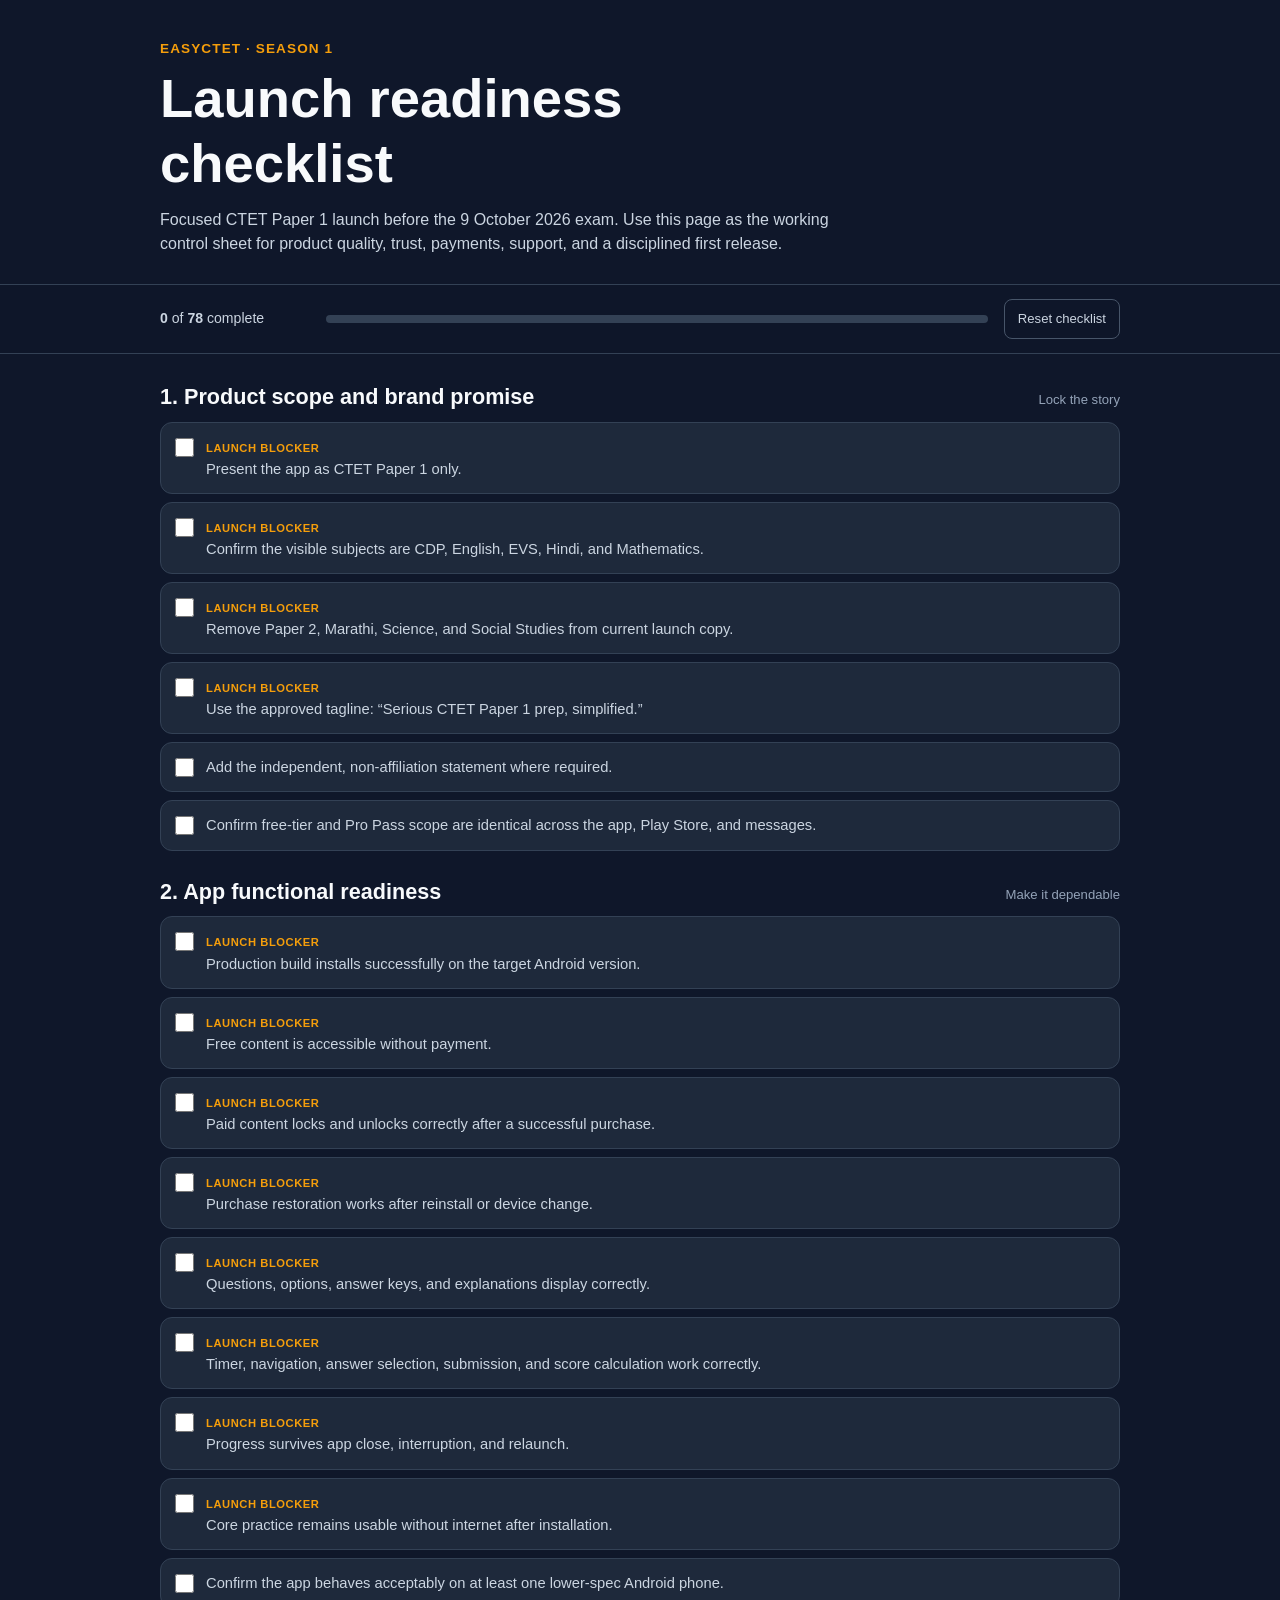
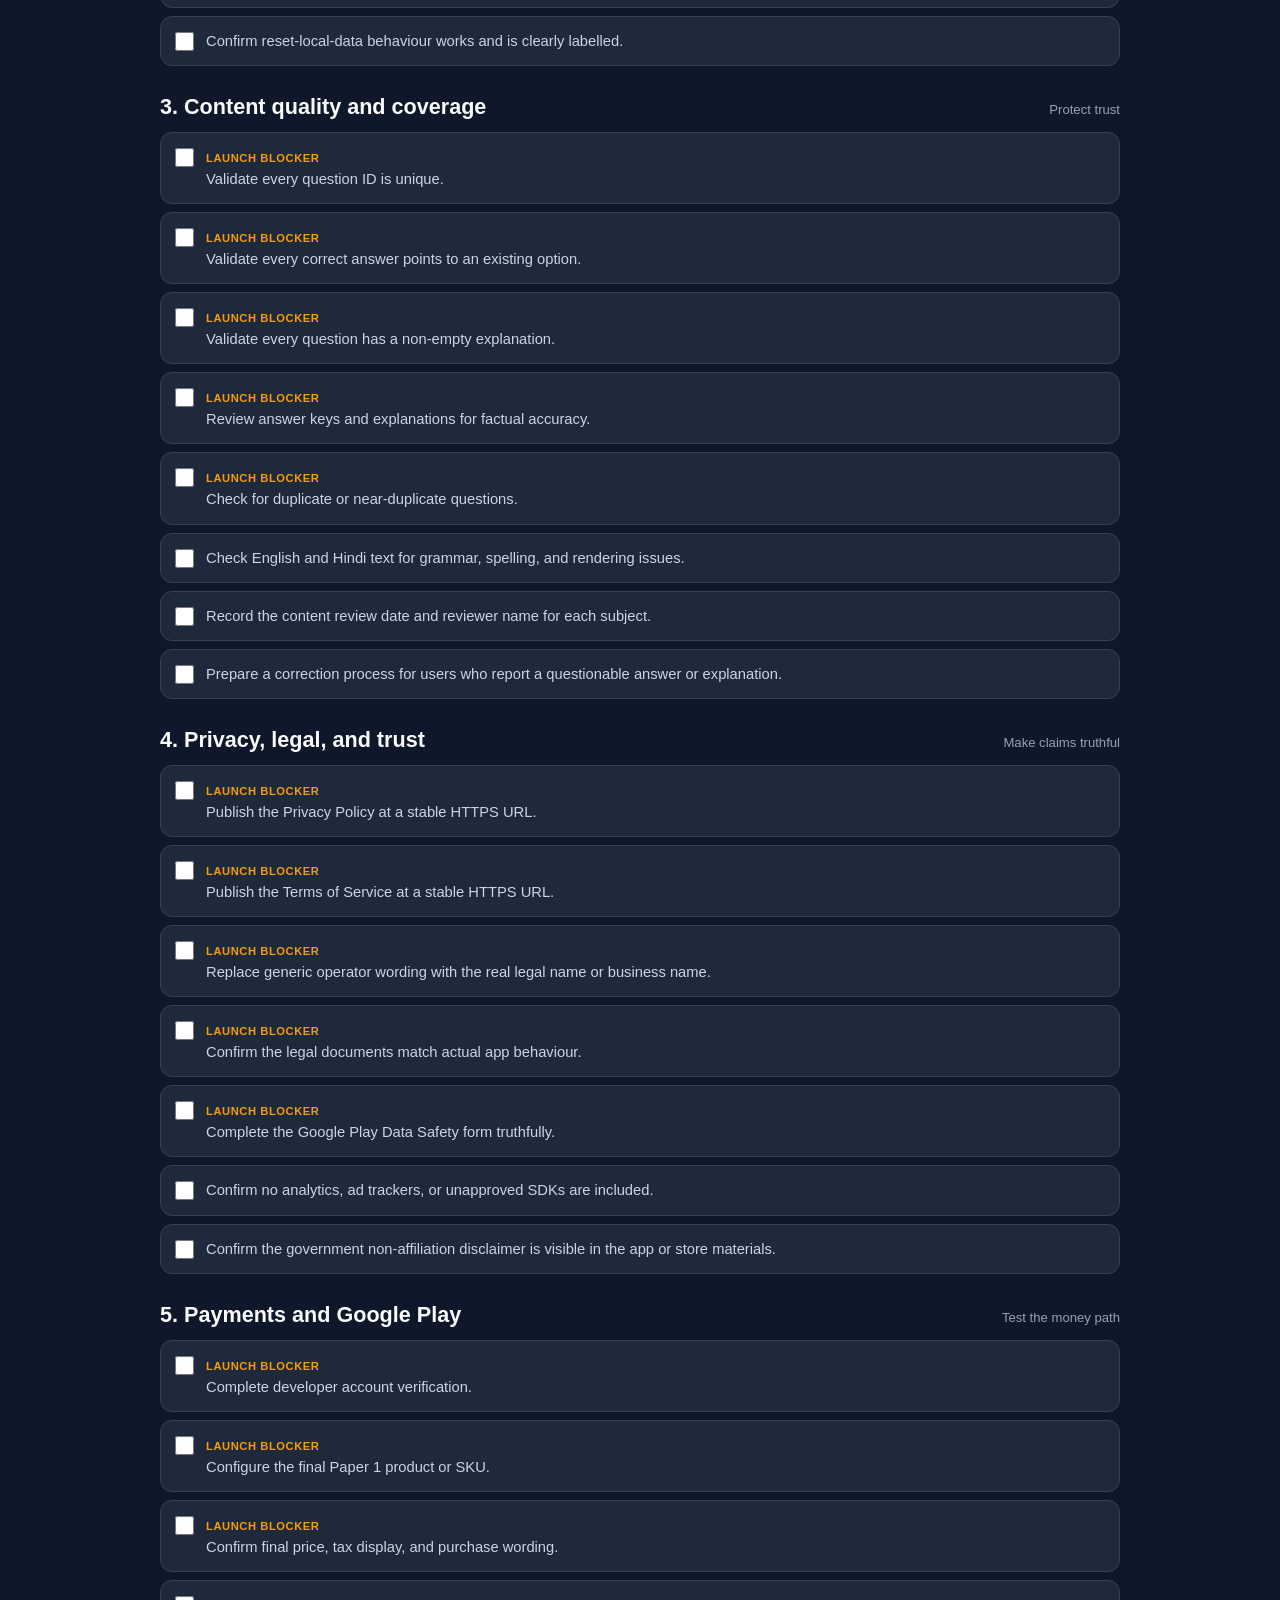
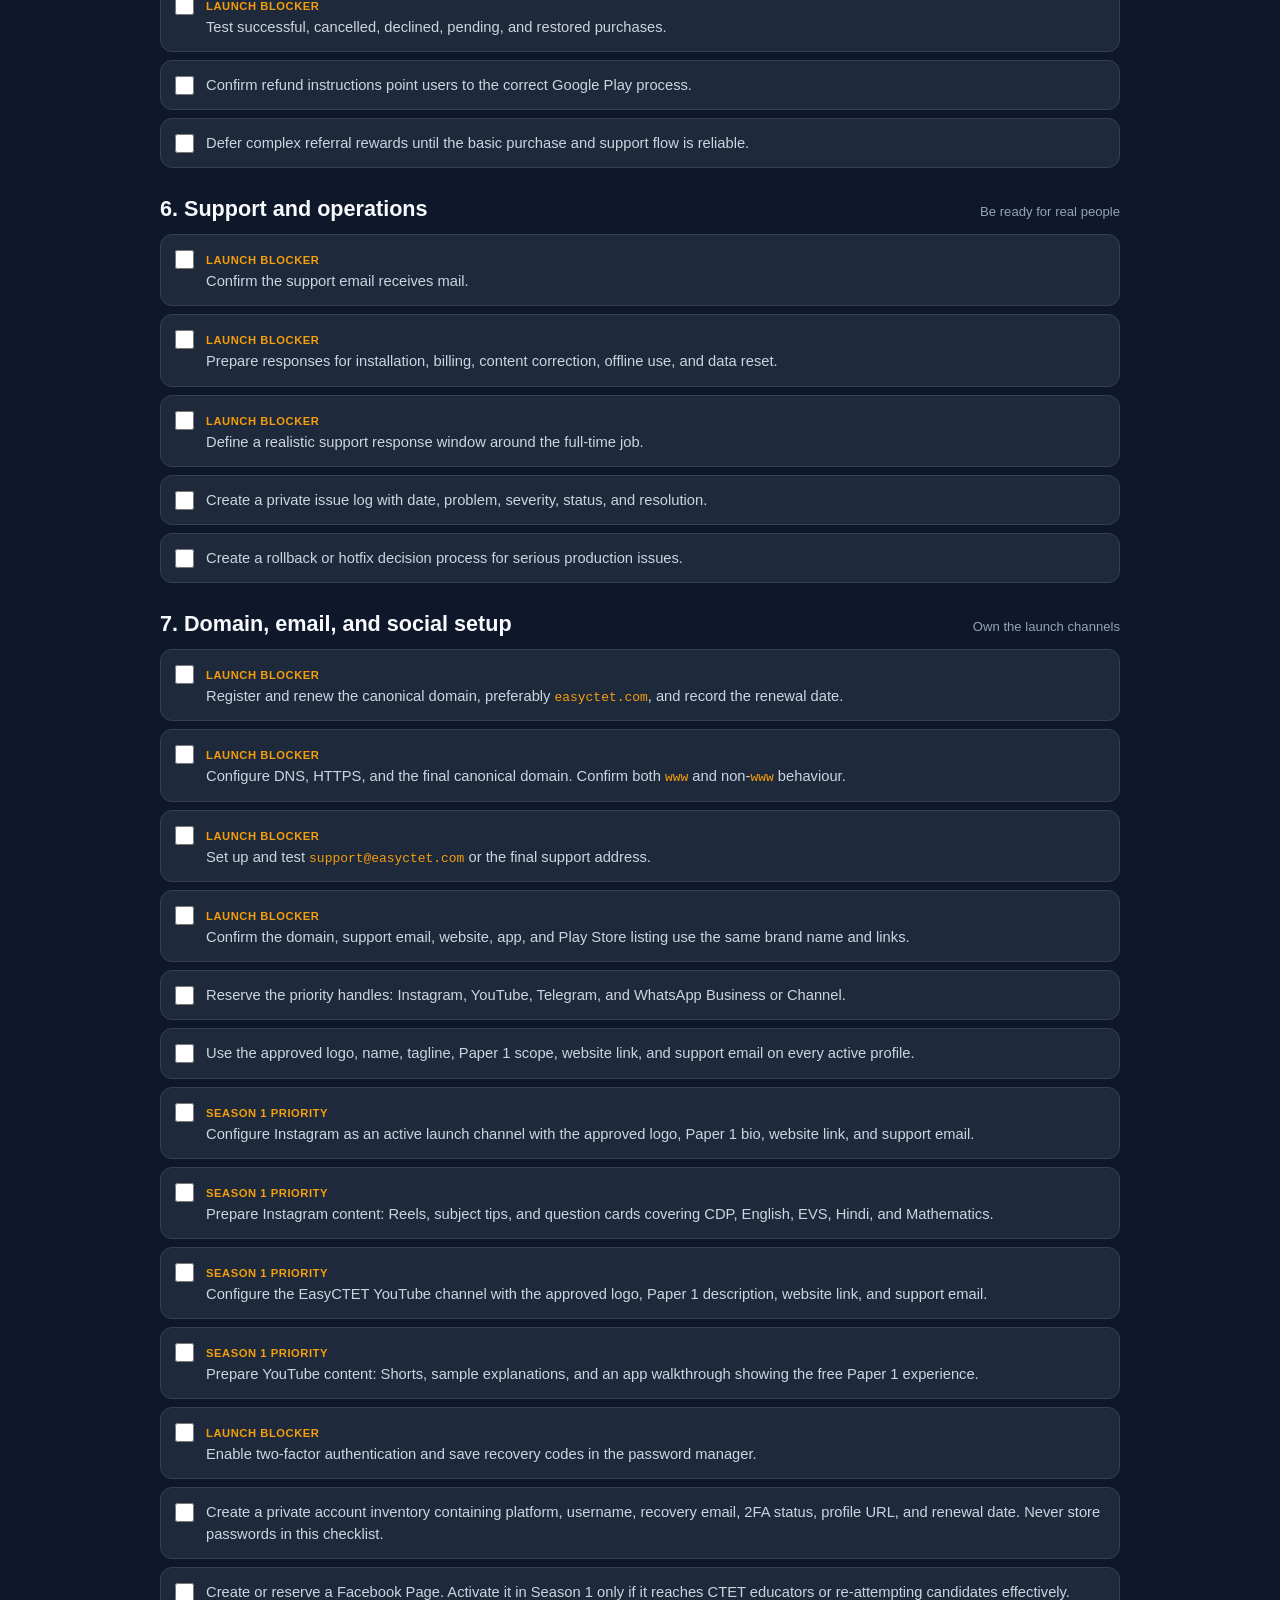
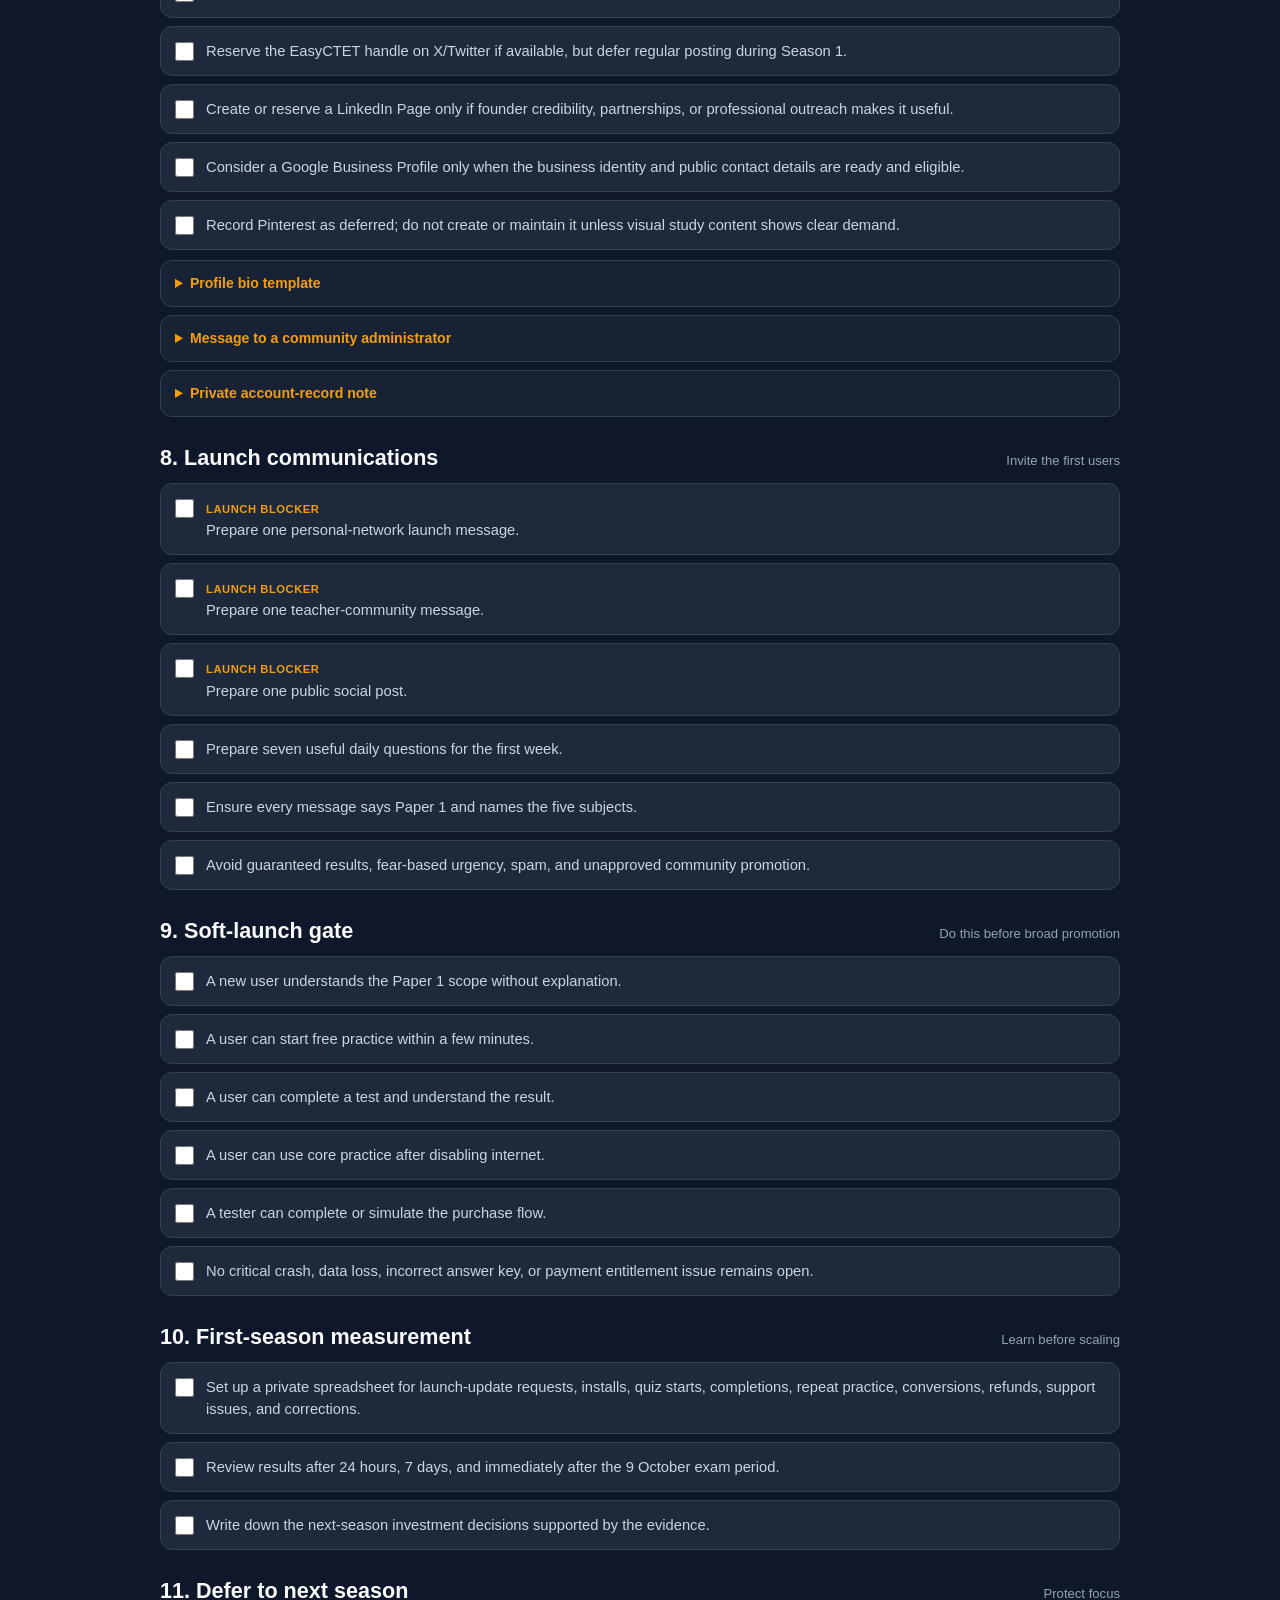
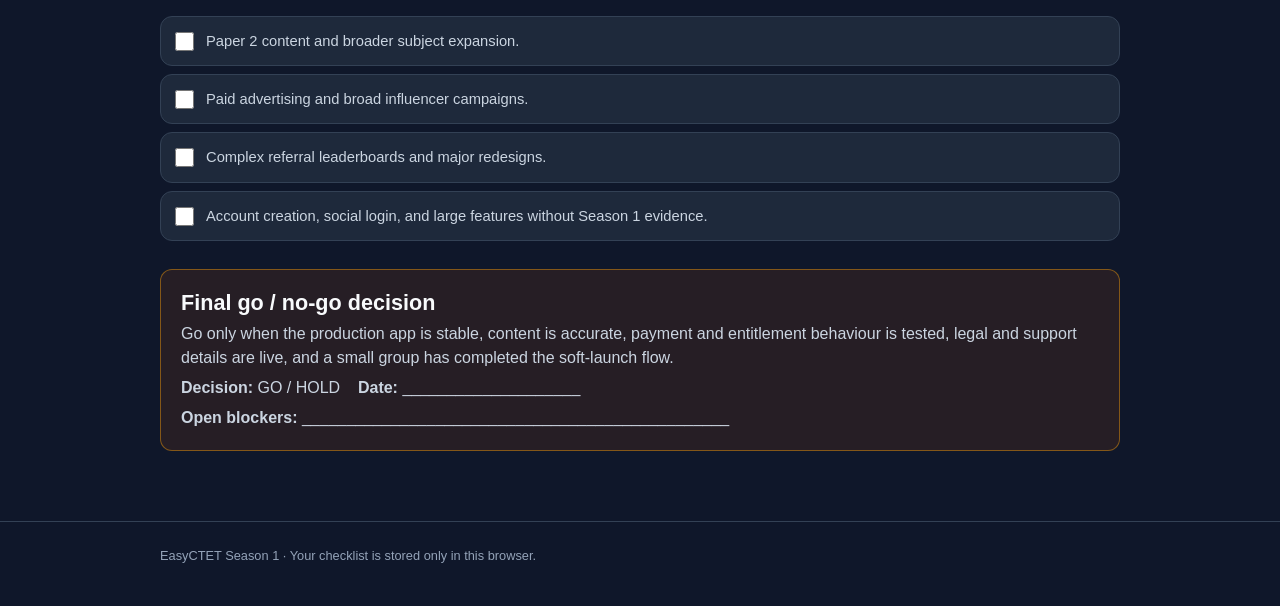
==== commit d8ac55a6: "Update domain to easyctet.com and switch Pro Pass to flat ₹299 pricing Domain: easyctet.in -> easyct" ====
--- a/website/launch-readiness-checklist.html
+++ b/website/launch-readiness-checklist.html
@@ -216,9 +216,9 @@
   <section class="section">
     <div class="section-head"><h2>7. Domain, email, and social setup</h2><p class="section-note">Own the launch channels</p></div>
     <div class="items">
-      <div class="item"><input id="channels-1" type="checkbox"><label for="channels-1"><strong>Launch blocker</strong><br>Register and renew the canonical domain, preferably <code>easyctet.in</code>, and record the renewal date.</label></div>
+      <div class="item"><input id="channels-1" type="checkbox"><label for="channels-1"><strong>Launch blocker</strong><br>Register and renew the canonical domain, preferably <code>easyctet.com</code>, and record the renewal date.</label></div>
       <div class="item"><input id="channels-2" type="checkbox"><label for="channels-2"><strong>Launch blocker</strong><br>Configure DNS, HTTPS, and the final canonical domain. Confirm both <code>www</code> and non-<code>www</code> behaviour.</label></div>
-      <div class="item"><input id="channels-3" type="checkbox"><label for="channels-3"><strong>Launch blocker</strong><br>Set up and test <code>support@easyctet.in</code> or the final support address.</label></div>
+      <div class="item"><input id="channels-3" type="checkbox"><label for="channels-3"><strong>Launch blocker</strong><br>Set up and test <code>support@easyctet.com</code> or the final support address.</label></div>
       <div class="item"><input id="channels-4" type="checkbox"><label for="channels-4"><strong>Launch blocker</strong><br>Confirm the domain, support email, website, app, and Play Store listing use the same brand name and links.</label></div>
       <div class="item"><input id="channels-5" type="checkbox"><label for="channels-5">Reserve the priority handles: Instagram, YouTube, Telegram, and WhatsApp Business or Channel.</label></div>
       <div class="item"><input id="channels-6" type="checkbox"><label for="channels-6">Use the approved logo, name, tagline, Paper 1 scope, website link, and support email on every active profile.</label></div>
